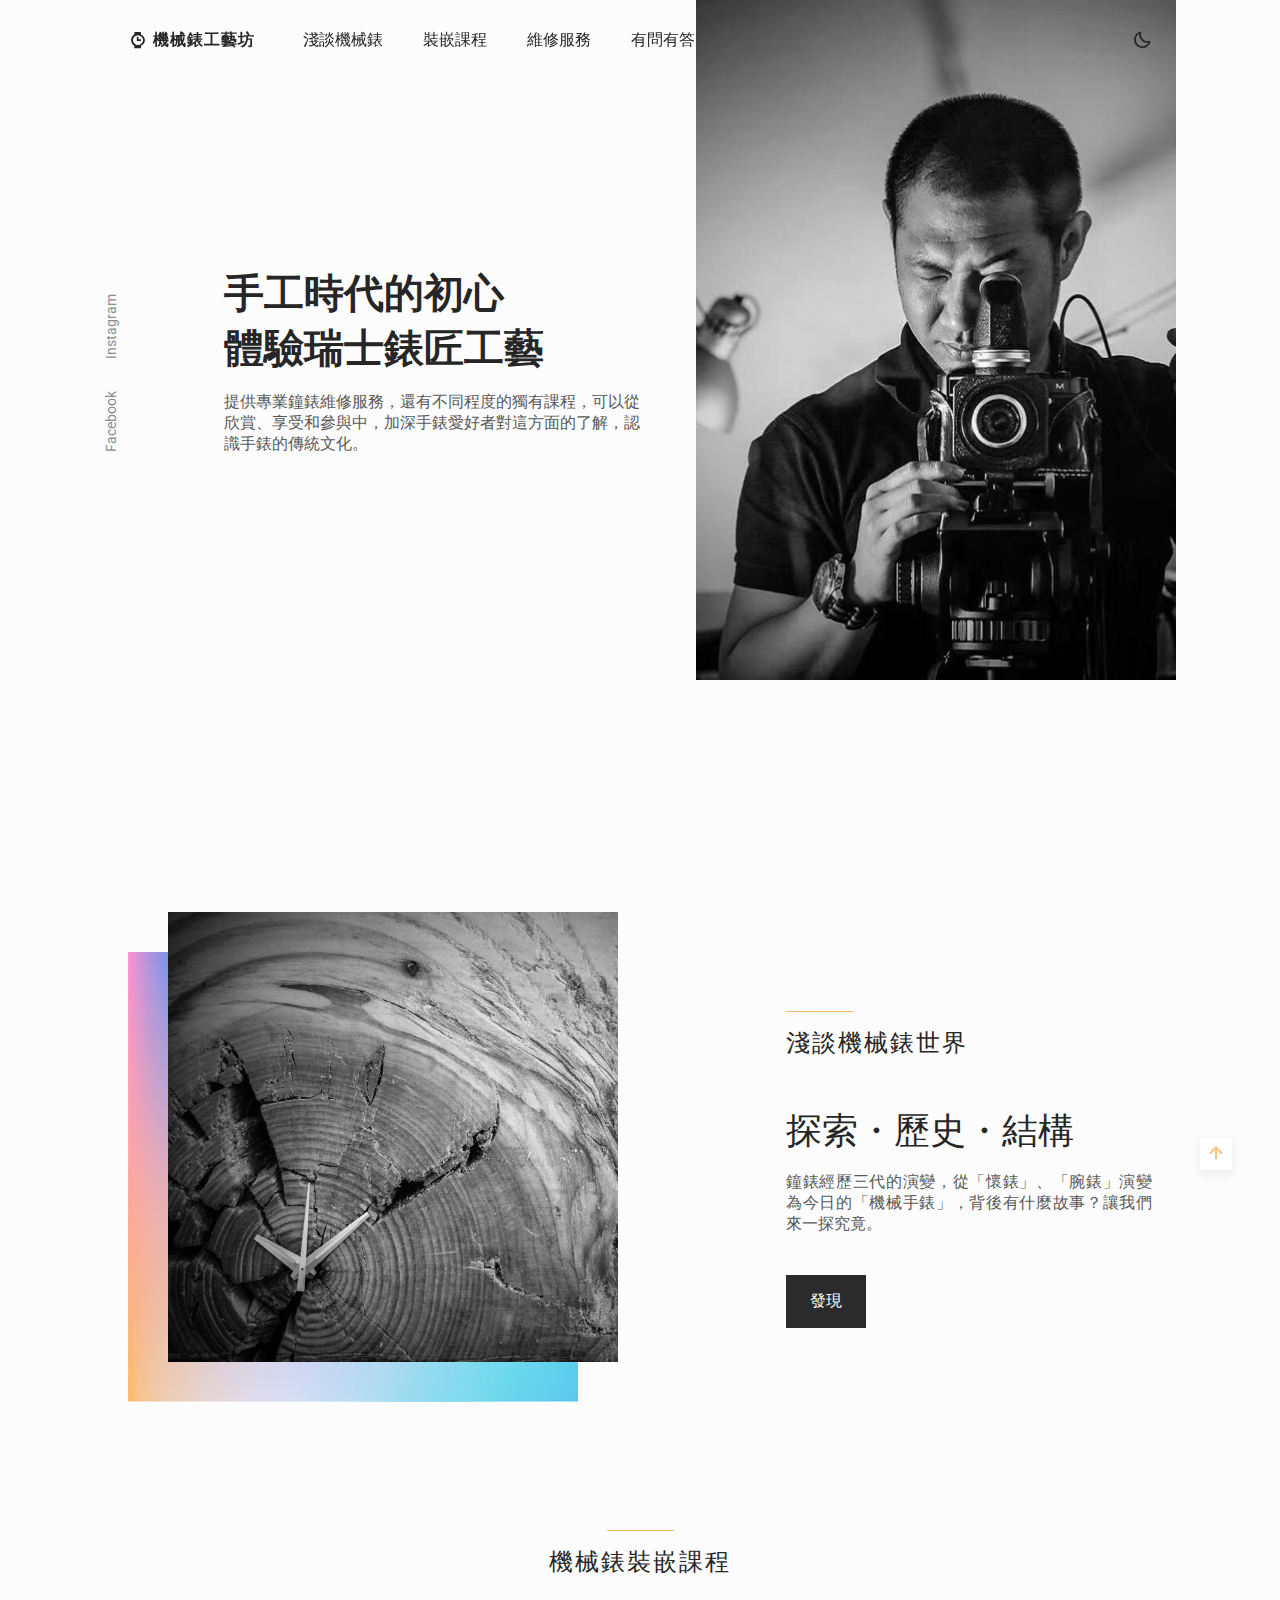
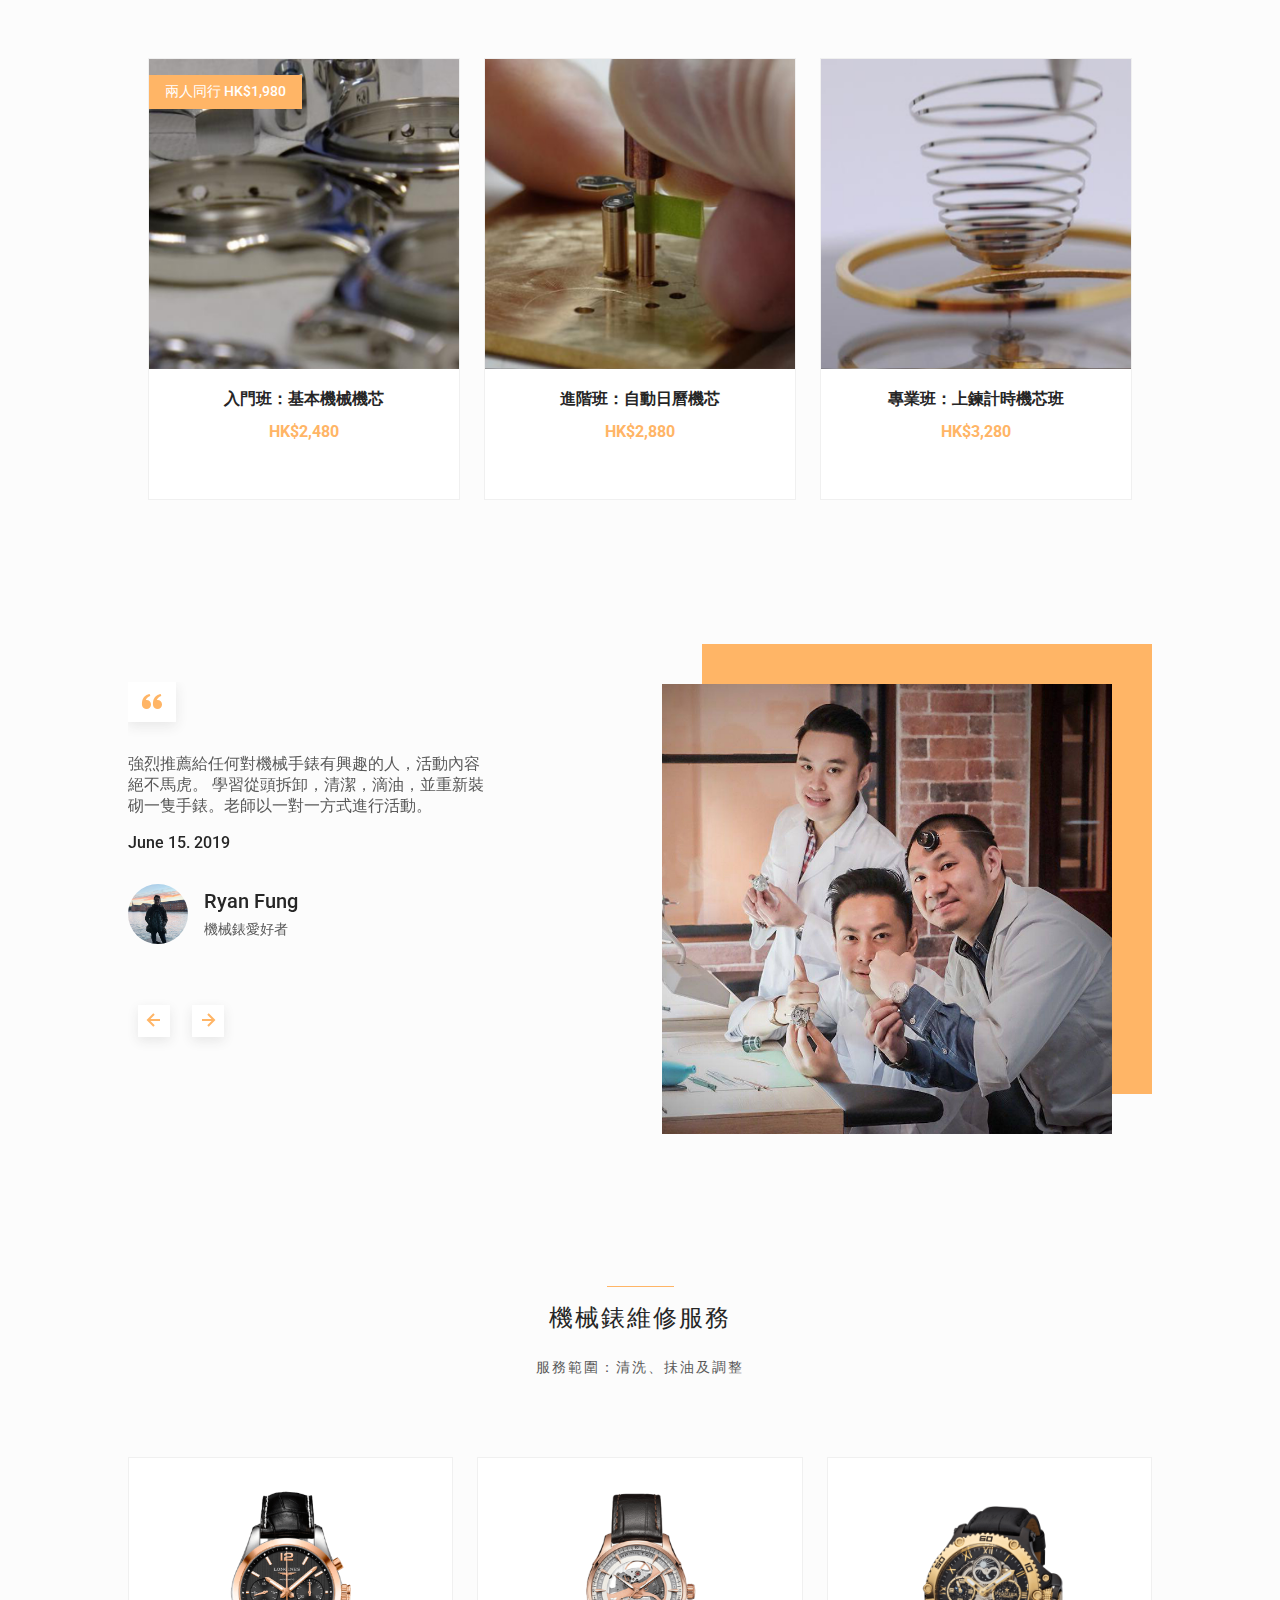
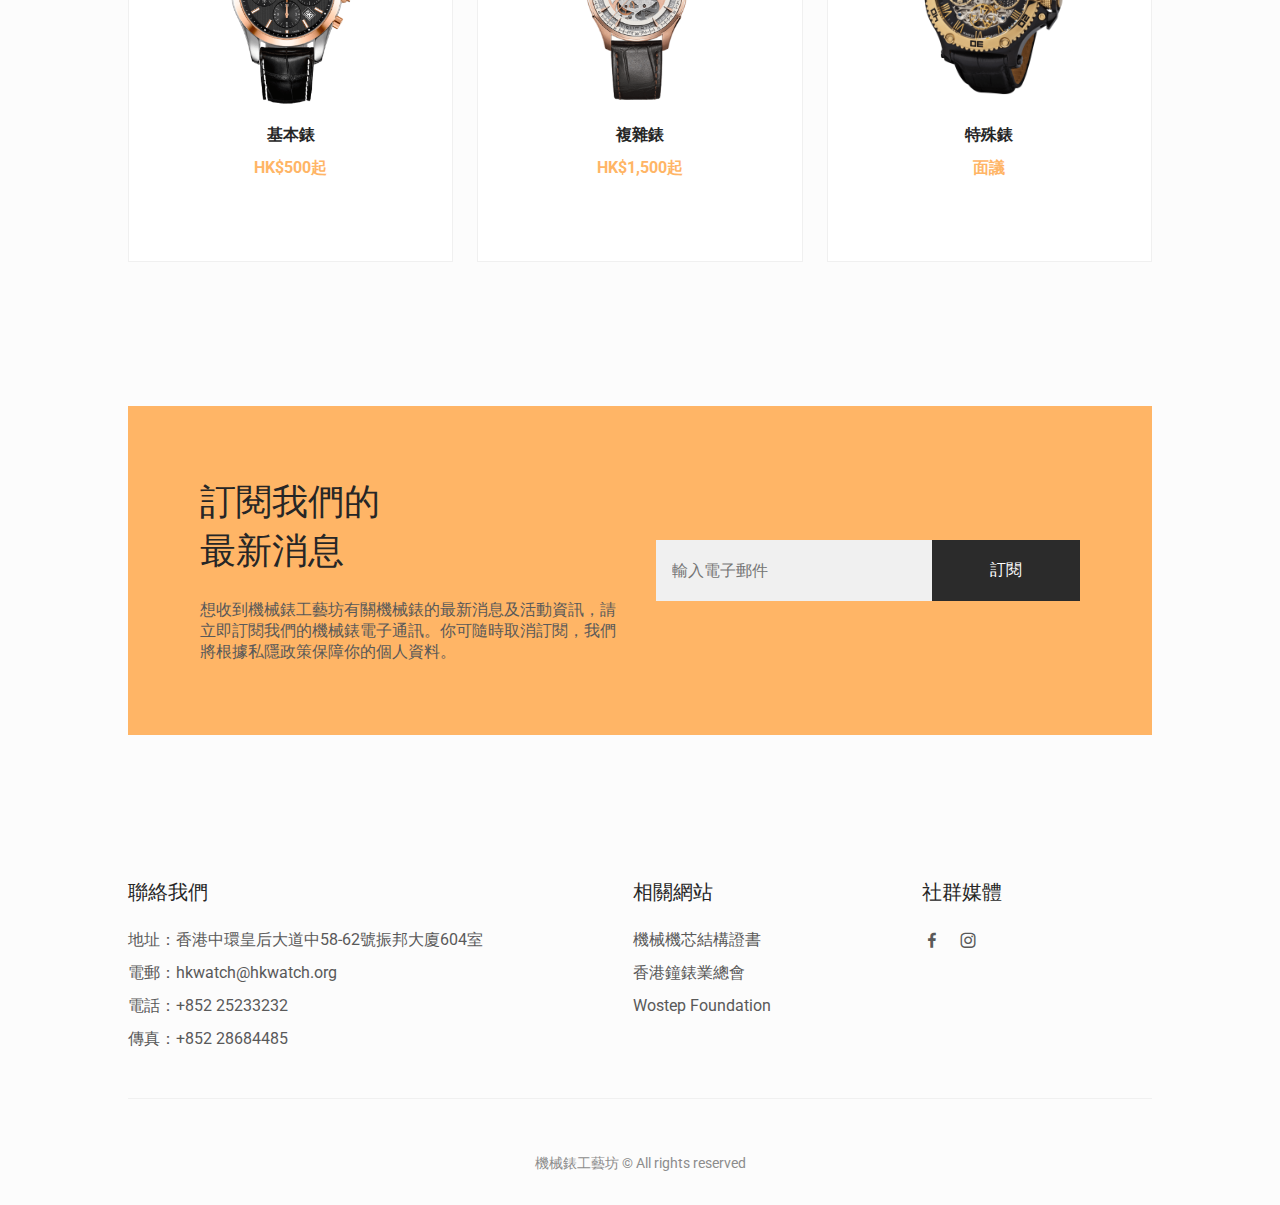
==== index.html @ 179380c6 "upload all" ====
<!DOCTYPE html>
<html lang="en">
<head>
  <meta charset="UTF-8">
  <meta http-equiv="X-UA-Compatible" content="IE=edge">
  <meta name="viewport" content="width=device-width, initial-scale=1.0">

  <!-- FAVICON -->
  <link rel="shortcut icon" href="assets/img/favicon.png">

  <!-- BOXICONS -->
  <link rel="stylesheet" href="https://cdn.jsdelivr.net/npm/boxicons@latest/css/boxicons.min.css">

  <!-- SWIPER CSS -->
  <link rel="stylesheet" href="assets/css/swiper-bundle.min.css">

  <!-- CSS -->
  <link rel="stylesheet" href="assets/css/styles.css">

  <title>機械錶工藝坊</title>
</head>
<body>
  <!-- HEADER -->
  <header class="header" id="header">
    <nav class="nav container">
      <a href="index.html" class="nav__logo">
        <i class='bx bxs-watch nav__logo-icon'></i> 機械錶工藝坊
      </a>

      <div class="nav__menu" id="nav-menu">
        <ul class="nav__list">
          <li class="nav__item">
            <a href="#introduce" class="nav__link">淺談機械錶</a>
          </li>
          <li class="nav__item">
            <a href="#courses" class="nav__link">裝嵌課程</a>
          </li>
          <li class="nav__item">
            <a href="#repair" class="nav__link">維修服務</a>
          </li>
          <li class="nav__item">
            <a href="faq.html" class="nav__link">有問有答</a>
          </li>
        </ul>

        <div class="nav__close" id="nav-close">
          <i class='bx bx-x' ></i>
        </div>
      </div>

      <div class="nav__btns">
        <i class='bx bx-moon change-theme' id="theme-button"></i>
        <div class="nav__toggle" id="nav-toggle">
          <i class='bx bx-grid-alt' ></i>
        </div>
      </div>
    </nav>
  </header>

  <!-- MAIN -->
  <main class="main">
    <!-- HOME -->
    <section class="home" id="home">
      <div class="home__container container grid">
        <div class="home__img-bg"></div>

        <div class="home__social">
          <a href="https://www.facebook.com/s3workshop/" target="_blank" class="home__social-link">
            Facebook
          </a>
          <a href="https://www.instagram.com/explore/locations/1007393452692431/s3-workshop/" target="_blank" class="home__social-link">
            Instagram
          </a>
        </div>

        <div class="home__data">
          <h1 class="home__title">
            手工時代的初心 <br> 體驗瑞士錶匠工藝
          </h1>
          <p class="home__description">
            提供專業鐘錶維修服務，還有不同程度的獨有課程，可以從欣賞、享受和參與中，加深手錶愛好者對這方面的了解，認識手錶的傳統文化。
          </p>
        </div>

      </div>
    </section>

    <!-- INTRODUCE -->
    <section class="introduce section container" id="introduce">
      <div class="introduce__container grid">
        <div class="introduce__data">
          <h2 class="section__title introduce__section-title">
            淺談機械錶世界
          </h2>

          <h1 class="introduce__title">
            探索・歷史・結構
          </h1>

          <p class="introduce__description">
            鐘錶經歷三代的演變，從「懷錶」、「腕錶」演變為今日的「機械手錶」，背後有什麼故事？讓我們來一探究竟。
          </p>

          <a href="introduce.html" class="button button--small">發現</a>
        </div>

        <div class="introduce__images">
          <img src="assets/img/introduce/introduce.jpg" alt="" class="introduce__img">
          <div class="introduce__square"></div>
        </div>
      </div>
    </section>

    <!-- COURSE -->
    <section class="courses section container" id="courses">
      <h2 class="section__title">
        機械錶裝嵌課程
      </h2>

      <div class="courses__container grid">

        <a href="course_1.html">
          <article class="courses__card">
            <span class="courses__tag">兩人同行 HK$1,980</span>
            <img src="assets/img/courses/courses_1.jpg" alt="" class="courses__img">
            <div class="courses__data">
              <h3 class="courses__title">入門班：基本機械機芯</h3>
              <span class="courses__price">
                <p>HK$2,480</p>
              </span>
            </div>
            <button class="button courses__button">課程詳情</button>
          </article>
        </a>

        <a href="course_2.html">
          <article class="courses__card">
            <img src="assets/img/courses/courses_2.jpg" alt="" class="courses__img">
            <div class="courses__data">
              <h3 class="courses__title">進階班：自動日曆機芯</h3>
              <span class="courses__price">HK$2,880</span>
            </div>
              <button class="button courses__button">課程詳情</button>
          </article>
        </a>

        <a href="course_3.html">
          <article class="courses__card">
            <img src="assets/img/courses/courses_3.jpg" alt="" class="courses__img">
            <div class="courses__data">
              <h3 class="courses__title">專業班：上鍊計時機芯班</h3>
              <span class="courses__price">HK$3,280</span>
            </div>
            <button class="button courses__button">課程詳情</button>
          </article>
        </a>
      </div>
    </section>

    <!-- TESTMONIAL -->
    <section class="testimonial section container">
      <div class="testimonial__container grid">
        <div class="swiper testimonial-swiper">
          <div class="swiper-wrapper">

            <div class="testimonial__card swiper-slide">
              <div class="testimonial__quote">
                <i class='bx bxs-quote-alt-left' ></i>
              </div>

              <p class="testimonial__description">
                強烈推薦給任何對機械手錶有興趣的人，活動內容絕不馬虎。
                學習從頭拆卸，清潔，滴油，並重新裝砌一隻手錶。老師以一對一方式進行活動。
              </p>

              <h3 class="testimonial__date">June 15. 2019</h3>

              <div class="testimonial__perfil">
                <img src="assets/img/courses/testimonial_1.jpg" alt="" class="testimonial__perfil-img">

                <div class="testimonial__perfil-data">
                  <span class="testimonial__perfil-name">Ryan Fung</span>
                  <span class="testimonial__perfil-detail">機械錶愛好者</span>
                </div>
              </div>
            </div>

            <div class="testimonial__card swiper-slide">
              <div class="testimonial__quote">
                <i class='bx bxs-quote-alt-left' ></i>
              </div>

              <p class="testimonial__description">
                過程生動有趣，亦讓你休息，不會強行推進你的進度。在繁忙的都市中，這裡能讓大家暫時拋開煩惱，專心於自己的興趣中。
              </p>

              <h3 class="testimonial__date">June 3. 2018</h3>

              <div class="testimonial__perfil">
                <img src="assets/img/courses/testimonial_2.jpg" alt="" class="testimonial__perfil-img">

                <div class="testimonial__perfil-data">
                  <span class="testimonial__perfil-name">Heidi Françoise Shiu</span>
                  <span class="testimonial__perfil-detail">上班族</span>
                </div>
              </div>
            </div>

            <div class="testimonial__card swiper-slide">
              <div class="testimonial__quote">
                <i class='bx bxs-quote-alt-left' ></i>
              </div>

              <p class="testimonial__description">
                每一項組裝步驟都清楚示範並解釋原理及要訣，使本人獲益良多。
              </p>

              <h3 class="testimonial__date">February 18. 2017</h3>

              <div class="testimonial__perfil">
                <img src="assets/img/courses/testimonial_3.jpg" alt="" class="testimonial__perfil-img">

                <div class="testimonial__perfil-data">
                  <span class="testimonial__perfil-name">Samantha Poon</span>
                  <span class="testimonial__perfil-detail">運動家</span>
                </div>
              </div>
            </div>
          </div>

          <div class="swiper-button-next">
            <i class='bx bx-right-arrow-alt'></i>
          </div>
          <div class="swiper-button-prev">
            <i class='bx bx-left-arrow-alt' ></i>
          </div>
        </div>

        <div class="testimonial__images">
          <div class="testimonial__square"></div>
          <img src="assets/img/courses/course.jpg" alt="" class="testimonial__img">
        </div>
      </div>
    </section>

    <!-- REPAIR -->
    <section class="repair section container" id="repair">
      <h2 class="section__title">
        機械錶維修服務
      </h2>
      <h4 class="section__subTitle">
        服務範圍：清洗、抺油及調整
      </h4>

      <div class="repair__container">
        <div class="swiper new-swiper">
          <div class="swiper-wrapper">

            <a class="repair__card swiper-slide" href="repair_1.html">
              <article>
                <img src="assets/img/repair/repair_1.png" alt="" class="repair__img">
                <div class="repair__data">
                  <h3 class="repair__title">基本錶</h3>
                  <span class="repair__price">HK$500起</span>
                </div>
                <button class="button repair__button">維修詳情</button>
              </article>
            </a>

            <a class="repair__card swiper-slide" href="repair_2.html">
              <article>
                <img src="assets/img/repair/repair_2.png" alt="" class="repair__img">
                <div class="repair__data">
                  <h3 class="repair__title">複雜錶</h3>
                  <span class="repair__price">HK$1,500起</span>
                </div>
                <button class="button repair__button">維修詳情</button>
              </article>
            </a>

            <a class="repair__card swiper-slide" href="repair_3.html">
              <article>
                <img src="assets/img/repair/repair_3.png" alt="" class="repair__img">
                <div class="repair__data">
                  <h3 class="repair__title">特殊錶</h3>
                  <span class="repair__price">面議</span>
                </div>
                <button class="button repair__button">維修詳情</button>
              </article>
            </a>

          </div>
        </div>
      </div>
    </section>

    <!-- NEWSLETTER -->
    <section class="newsletter section container">
      <div class="newsletter__bg grid">
        <div>
          <h2 class="newsletter__title">
            訂閱我們的<br> 最新消息
          </h2>
          <p class="newsletter__description">
            想收到機械錶工藝坊有關機械錶的最新消息及活動資訊，請立即訂閱我們的機械錶電子通訊。你可隨時取消訂閱，我們將根據私隱政策保障你的個人資料。 
          </p>
        </div>
        <form action="" class="newsletter__subscribe">
          <input type="email" placeholder="輸入電子郵件" class="newsletter__input">
          <button class="button">
            訂閱
          </button>
        </form>
      </div>
    </section>

  </main>

  <!-- FOOTER -->
  <footer class="footer section">
    <div class="footer__container container grid">
      <div class="footer__content">
        <h3 class="footer__title">聯絡我們</h3>
        <ul class="footer__list">
          <li>地址：香港中環皇后大道中58-62號振邦大廈604室</li>
          <li>電郵：<a href="mailto: hkwatch@hkwatch.org" class="footer__link">hkwatch@hkwatch.org</a></li>
          <li>電話：<a href="tel: +85225233232" class="footer__link">+852 25233232</a></li>
          <li>傳真：<a href="tel: +85228684485" class="footer__link">+852 28684485</a></li>
        </ul>
      </div>

      <div class="footer__content">
        <h3 class="footer__title">相關網站</h3>
        <ul class="footer__links">
          <li>
            <a href="https://www.ivdc.edu.hk/ivdc/html/tc/courses/course_detail.php?id=14442" class="footer__link" target="_blank">機械機芯結構證書</a>
          </li>
          <li>
            <a href="https://www.hkwatch.org/" class="footer__link" target="_blank">香港鐘錶業總會</a>
          </li>
          <li>
            <a href="https://www.wostep.ch/en" class="footer__link" target="_blank">Wostep Foundation</a>
          </li>
        </ul>
      </div>

      <div class="footer__content">
        <h3 class="footer__title">社群媒體</h3>
        <ul class="footer__social">
          <a href="https://www.facebook.com/s3workshop/" target="_blank" class="footer__social-link">
            <i class='bx bxl-facebook' ></i>
          </a>
          <a href="https://www.instagram.com/explore/locations/1007393452692431/s3-workshop/" target="_blank" class="footer__social-link">
            <i class='bx bxl-instagram' ></i>
          </a>
        </ul>
      </div>
    </div>
    <span class="footer__copy">機械錶工藝坊 &#169; All rights reserved</span>
  </footer>

  <!-- SCROLL UP -->
  <a href="#" class="scrollup" id="scroll-up">
    <i class='bx bx-up-arrow-alt scrollup__icon' ></i>
  </a>

  <!-- SWIPER JS -->
  <script src="assets/js/swiper-bundle.min.js"></script>

  <!-- MAIN JS -->
  <script src="assets/js/main.js"></script>

</body>
</html>
---- assets/css/styles.css ----
/*== GOOGLE FONTS ==*/
@import url('https://fonts.googleapis.com/css2?family=Roboto:wght@400;500;700&display=swap');

/*== VARIABLES CSS ==*/
:root {
  --header-height: 3.5rem;

  /*== Colors ==*/
  --first-color: hsl(31, 100%, 70%);
  --button-color: hsl(0, 0%, 17%);
  --button-color-alt: hsl(0, 0%, 21%);
  --title-color: hsl(0, 0%, 15%); 
  --text-color: hsl(0, 0%, 35%);
  --text-color-light: hsl(0, 0%, 55%);
  --body-color: hsl(0, 0%, 99%);
  --container-color: #fff;
  --border-color: hsl(0, 0%, 94%);


  /*== Font and typography ==*/
  /* .5rem = 8px | 1rem = 16px */
  --body-font: 'Roboto', sans-serif;

  --biggest-font-size: 2rem;
  --h1-font-size: 1.5rem;
  --h2-font-size: 1.25rem;
  --h3-font-size: 1rem;
  --h4-font-size: .9rem;
  --normal-font-size: .938rem;
  --small-font-size: .813rem;
  --smaller-font-size: .75rem;

  /*== Font weight ==*/
  --font-medium: 500;
  --font-bold: 700;

  /*== Margenes Bottom ==*/

  --mb-0-5: .5rem;
  --mb-0-75: .75rem;
  --mb-1: 1rem;
  --mb-1-5: 1.5rem;
  --mb-2: 2rem;
  --mb-2-5: 2.5rem;
  --mb-3: 3rem;

  /*== z index ==*/
  --z-tooltip: 10;
  --z-fixed: 100;
}

/* Responsive typography */
@media screen and (min-width: 968px) {
  :root {
    --biggest-font-size: 2.5rem;
    --h1-font-size: 2.25rem;
    --h2-font-size: 1.5rem;
    --h3-font-size: 1.25rem;
    --normal-font-size: 1rem;
    --small-font-size: .875rem;
    --smaller-font-size: .813rem;
  }
}

/*== BASE ==*/
* {
  box-sizing: border-box;
  padding: 0;
  margin: 0;
}

html {
  scroll-behavior: smooth;
}

body,
button,
input {
  font-family: var(--body-font);
  font-size: var(--normal-font-size);
}

body {
  margin: 0;
  background-color: var(--body-color);
  color: var(--text-color);
  /* For animation dark mode */
  transition: .4s;
}

h1,h2,h3,h4 {
  color: var(--title-color);
  font-weight: var(--font-medium);
}

ul {
  list-style: none;
}

a {
  text-decoration: none;
}

img {
  max-width: 100%;
  height: auto;
}

button {
  cursor: pointer;
  border: none;
  outline: none;
}

/*== THEME ==*/
/*== Variables Darks theme ==*/
body.dark-theme {
  --first-color: hsl(31, 76%, 74%);
  --button-color: hsl(0, 0%, 24%);
  --button-color-alt: hsl(0, 0%, 28%);
  --title-color: hsl(0, 0%, 95%); 
  --text-color: hsl(0, 0%, 75%);
  --body-color: hsl(0, 0%, 12%);
  --container-color: hsl(0, 0%, 16%);
  --border-color: hsl(0, 0%, 20%);
}

/*== Button Dark/Light ==*/
.change-theme {
  color: var(--title-color);
  font-size: 1.25rem;
  cursor: pointer;
}

/*==
  Color change in some parts of
  the website, in dark theme
==*/

.dark-theme .change-theme,
.dark-theme .nav__toggle,
.dark-theme .nav__shop,
.dark-theme .button--gray {
  color: hsl(0, 0%, 15%);
}

.dark-theme .scroll-header {
  box-shadow: 0 1px 4px hsla(0, 0%, 4%, .3);
}

.scroll-header .change-theme,
.scroll-header .nav__toggle,
.scroll-header .nav__shop {
  color: var(--title-color);
}

.dark-theme::-webkit-scrollbar {
  background-color: hsl(0, 0%, 30%);
}

/*== REUSABLE CSS CLASSES ==*/
.container {
  max-width: 1024px;
  margin-left: var(--mb-1-5);
  margin-right: var(--mb-1-5);
}

.grid {
  display: grid;
}

.main {
  overflow: hidden;
}

.section {
  padding: 6.5rem 0 1rem;
}

.section__title {
  position: relative;
  font-size: var(--h3-font-size);
  margin-bottom: var(--mb-3);
  text-transform: uppercase;
  letter-spacing: 2px;
  text-align: center;
}

.section__subTitle {
  color: var(--text-color);
  font-size: var(--h4-font-size);  
  margin-top: -1.5rem;
  margin-bottom: var(--mb-3);
  text-transform: uppercase;
  letter-spacing: 2px;
  text-align: center;
}

.section__title::before {
  content: '';
  position: absolute;
  top: -1rem;
  left: 0;
  right: 0;
  margin: 0 auto;
  width: 67px;
  height: 1px;
  background-color: var(--first-color);
}

/*== HEADER & NAV ==*/
.header {
  width: 100%;
  background: transparent;
  position: fixed;
  top: 0;
  left: 0;
  z-index: var(--z-fixed);
  /* For animation dark mode */
  transition: .4s;
}

.nav {
  height: var(--header-height);
  display: flex;
  justify-content: space-between;
  align-items: center;
}

.nav__logo,
.nav__toggle,
.nav__shop,
.nav__close {
  color: var(--title-color);
}

.nav__logo {
  text-transform: uppercase;
  font-weight: var(--font-bold);
  letter-spacing: 1px;
  display: inline-flex;
  align-items: center;
  column-gap: .25rem;
}

.nav__logo-icon {
  font-size: 1.25rem;
}

.nav__btns {
  display: flex;
  align-items: center;
  column-gap: 1rem;
}

.nav__toggle,
.nav__shop {
  font-size: 1.25rem;
  cursor: pointer;
}

@media screen and (max-width: 767px) {
  .nav__menu {
    position: fixed;
    background-color: var(--body-color);
    top: 0;
    right: -100%;
    width: 100%;
    height: 100%;
    padding: 6rem 2rem 3.5rem;
    transition: .3s;
  }
}

.nav__list {
  display: flex;
  flex-direction: column;
  align-items: center;
  row-gap: 2rem;
}

.nav__link {
  color: var(--title-color);
  font-weight: var(--font-medium);
  text-transform: uppercase;
  font-size: var(--h2-font-size);
  transition: .3s;
}

.nav__link:hover {
  color: var(--first-color);
}

.nav__close {
  font-size: 2rem;
  position: absolute;
  top: .9rem;
  right: 1.25rem;
  cursor: pointer;
}

/* Show menu */
.show-menu {
  right: 0;
}

/* Change background */
.scroll-header {
  background-color: var(--body-color);
  box-shadow: 0 1px 4px hsla(0, 4%, 15%, .1);
}

/* Active Link */
.active-link {
  color: var(--first-color);
}

/*== MAIN ==*/
.main__body {
  background-color: #000;
}

.main__container {
  margin: 0 auto;
  position: relative;
  width: 100%;
  height: 100vh;
  background-image: url(../img/main.gif);
  background-repeat: no-repeat;
  background-position: center;
}

.main__title {
  position: absolute;
  top: 50%;
  left: 50%;
  transform: translate(-50%, -50%);
  width: 100%;
  text-align: center;
  font-size: var(--biggest-font-size);
  color: #fff;
  letter-spacing: 12px;
  text-shadow: 0px 0px 12px #000000;
}

.main__button {
  position: absolute;
  bottom: 48px;
  right: 48px;
  font-size: var(--h1-font-size);
  color: #fff;
  letter-spacing: 6px;
}

.main__button a {
  color: #fff;
  text-decoration: none;
}

/*== HOME ==*/
.home__container {
  position: relative;
  row-gap: 2.5rem;
}

.home__img {
  width: 240px;
}

.home__img-bg {
  width: 258px;
  height: 430px;
  padding-bottom: 2rem;
  display: flex;
  justify-content: center;
  align-items: flex-end;
  justify-self: flex-end;
  transform: translateX(1.5rem);
  background-image: url(../img/cover.jpeg);
  background-position: center;
  background-repeat: no-repeat;
  background-size: cover;
}

.introduce_img_bg {
  background-image: url(../img/introduce/cover.jpg);
}

.history_img_bg {
  background-image: url(../img/history/cover.jpg);
}

.structure_img_bg {
  background-color: #f5f5f5;
  background-image: url(../img/structure/cover.gif);
  background-size: 100%;
}

.course1_img_bg {
  background-image: url(../img/courses/courses_1.jpg);
}

.course2_img_bg {
  background-image: url(../img/courses/courses_2.jpg);
}

.course3_img_bg {
  background-image: url(../img/courses/courses_3.jpg);
}

.repair_img_bg {
  background-image: url(../img/repair/cover.jpg);
}

.fqa_img_bg {
  background-image: url(../img/fqa/cover.jpg) ;
}

.home__social {
  position: absolute;
  top: 35%;
  left: -5rem;
  transform: rotate(-90deg);
  display: flex;
  column-gap: 1rem;
}

.home__social-link {
  font-size: var(--small-font-size);
  color: var(--text-color-light);
  transition: .3s;
}

.home__social-link:hover {
  color: var(--title-color);
}

.home__title {
  font-size: var(--biggest-font-size);
  font-weight: var(--font-bold);
  margin-bottom: var(--mb-1);
}

.home__description {
  margin-bottom: var(--mb-1-5);
}

.home__description__title {
  margin-bottom: var(--mb-1);
}

.home__price {
  display: inline-block;
  font-size: var(--h2-font-size);
  font-weight: var(--font-medium);
  color: var(--first-color);
  margin-bottom: var(--mb-3);
}

.repair__price {
  margin-bottom: var(--mb-1-5);
} 

.home__btns {
  display: flex;
  align-items: center;
}

.home__button {
  box-shadow: 0 12px 24px hsla(0, 0%, 10%, .2);
}

.repair__box {
  display: flex;
  align-items: center;
  justify-content: center;
  padding: .75rem 1.25rem;
}

/*== BUTTONS ==*/
.button {
  flex: 1;
  display: inline-block;
  background-color: var(--button-color);
  color: #fff;
  padding: 1.25rem 2rem;
  font-weight: var(--font-medium);
  transition: .3s;
}

.button:hover {
  background-color: var(--button-color-alt);
}

.button:disabled {
  background-color: var(--text-color-light);
}

.button--grey {
  background-color: var(--border-color);
  color: var(--title-color);
}

.button--grey:hover {
  background-color: var(--border-color);
}

.button--small {
  padding: 1rem 1.5rem;
}

/*== COURSE ==*/
.courses__container {
  row-gap: 2.5rem;
}

.courses__card {
  position: relative;
  text-align: center;
  background-color: var(--container-color);
  border: 1px solid var(--border-color);
  overflow-y: hidden;
  transition: .3s;
}

.courses__tag {
  background-color: var(--first-color);
  padding: .5rem 1rem;
  color: #fff;
  text-transform: uppercase;
  font-size: var(--small-font-size);
  font-weight: var(--font-medium);
  position: absolute;
  left: 0;
  top: 1rem;
}

.courses__img {
  width: 100%;
  margin-bottom: var(--mb-1);
}

.courses__title,
.courses__price {
  font-size: var(--h3-font-size);
  font-weight: var(--font-bold);
}

.courses__title {
  text-transform: uppercase;
  margin-bottom: var(--mb-0-75);
}

.courses__price {
  display: block;
  color: var(--first-color);
  transition: .3s;
}

.courses__button {
  font-size: var(--small-font-size);
  transform: translateY(1rem);
  opacity: 0;
}

.courses__card:hover {
  box-shadow: 0 12px 32px hsla(0, 0%, 20%, .1);
  padding: 0 0 3rem 0;
}

.courses__card:hover .courses__button {
  transform: translateY(0);
  opacity: 1;
}

.courses__card:hover .courses__price {
  margin-bottom: var(--mb-1-5);
}

/*== introduce ==*/
.introduce__container {
  row-gap: 7.5rem;
}

.structure__container {
  row-gap: 3rem;
}

.introduce__title {
  font-size: var(--h1-font-size);
  margin-bottom: var(--mb-1);
}

.structure__data {
  align-self: start;
}

.introduce__subTitle {
  font-size: var(--h3-font-size);
  margin-bottom: var(--mb-1);
}

.introduce__description {
  margin-bottom: var(--mb-2-5);
  text-align: justify;
}

.introduce__description p {
  margin-bottom: var(--mb-1-5);
  text-align: justify;
}

.introduce__list-d {
  list-style: disc;
  margin-left: var(--mb-1);
  margin-bottom: var(--mb-1);
}

.introduce__list-de {
  list-style: decimal;
  margin-left: var(--mb-1);
  margin-bottom: var(--mb-1);
}

.introduce__list li, .introduce__list-de li {
  margin-bottom: var(--mb-0-5);
}

.introduce__images {
  position: relative;
}

.structure__images {
  width: 100%;
  text-align: center;
  margin-bottom: var(--mb-3);
}

.introduce__img,
.introduce__square {
  width: 250px;
  height: 250px;
}

.introduce__square {
  background-image: url(../img/introduce/introduce_bg.jpg);
  background-position: center;
  background-size: cover;
}

.introduce__img {
  position: absolute;
  left: 3rem;
  top: -3rem;
}

/*== FAQ ==*/
.collapsible {
  background-color: var(--container-color);
  color: var(--title-color);
  cursor: pointer;
  padding: 18px;
  width: 100%;
  border: none;
  text-align: left;
  outline: none;
  font-size: 15px;
  word-break: break-all;
}

.collapsible:after {
  content: '\02795'; /* Unicode character for "plus" sign (+) */
  font-size: 13px;
  color: white;
  float: right;
  margin-left: 5px;
}

.active:after {
  content: "\2796"; /* Unicode character for "minus" sign (-) */
}

.active, .collapsible:hover {
  font-weight: var(--font-bold);
  background-color: var(--border-color);
}

.collapsible__container {
  margin-bottom: 4rem;
}

.collapsible__container:last-child {
  margin-bottom: 0;
}

.collapsible__data {
  margin-bottom: var(--mb-1);
}

.content {
  padding: 0 18px;
  max-height: 0;
  overflow: hidden;
  transition: max-height 0.2s ease-out;
  background-color: var(--border-color);
}

.content p {
  margin-bottom: var(--mb-1-5);
}

/*== TESTIMONIAL ==*/
.testimonial__container {
  row-gap: 4rem;
}

.testimonial__quote {
  display: inline-flex;
  background-color: var(--container-color);
  padding: 0.5rem 0.75rem;
  font-size: 1.5rem;
  color: var(--first-color);
  box-shadow: 0 4px 12px hsla(0, 0%, 20%, .1);
  margin-bottom: var(--mb-2);
}

.testimonial__date {
  font-size: var(--normal-font-size);
  margin: var(--mb-1) 0 var(--mb-2);
}

.testimonial__perfil {
  display: flex;
  align-items: center;
  column-gap: 1rem;
  margin-bottom: 7rem;
}

.testimonial__perfil-img {
  width: 60px;
  height: 60px;
  border-radius: 3rem;
}

.testimonial__perfil-data {
  display: flex;
  flex-direction: column;
  row-gap: .5rem;
}

.testimonial__perfil-name {
  font-size: var(--h3-font-size);
  font-weight: var(--font-medium);
  color: var(--title-color);
}

.testimonial__perfil-detail {
  font-size: var(--small-font-size);
}

.testimonial__images {
  position: relative;
}

.testimonial__img,
.testimonial__square {
  width: 250px;
}

.testimonial__square {
  height: 250px;
  background-color: var(--first-color);
  margin-left: auto;
}

.testimonial__img {
  position: absolute;
  right: 2rem;
  top: 3rem;
}

/* Swiper class */
.testimonial-swiper {
  margin-left: initial;
  margin-right: initial;
}

.swiper-button-next::after,
.swiper-button-prev::after {
  content: '';
}

.swiper-button-next,
.swiper-button-prev {
  top: initial;
  bottom: 5%;
  width: initial;
  height: initial;
  background-color: var(--container-color);
  box-shadow: 0 4px 12px hsla(0, 0%, 20%, .1);
  padding: .25rem;
  font-size: 1.5rem;
  color: var(--first-color);
}

.swiper-button-next {
  right: initial;
  left: 4rem;
}

/*== REPAIR ==*/
.repair__card {
  position: relative;
  text-align: center;
  background-color: var(--container-color);
  padding-top: 2rem;
  border: 1px solid var(--border-color);
  overflow-y: hidden;
  transition: .3s;
}

.repair__tag {
  background-color: var(--first-color);
  padding: .5rem 1rem;
  color: #fff;
  text-transform: uppercase;
  font-size: var(--small-font-size);
  font-weight: var(--font-medium);
  position: absolute;
  top: 1rem;
  right: 1rem;
  transition: .3s;
}

.repair__img {
  height: 215px;
  margin-bottom: var(--mb-1);
}

.repair__title,
.repair__price {
  font-size: var(--h3-font-size);
  font-weight: var(--font-bold);
}

.repair__title {
  text-transform: uppercase;
  margin-bottom: var(--mb-0-75);
}

.repair__price {
  display: block;
  color: var(--first-color);
  transition: .3s;
}

.repair__button {
  font-size: var(--small-font-size);
  transform: translateY(1rem);
  opacity: 0;
}

.repair__card:hover {
  background-color: var(--first-color);
  box-shadow: 0 12px 32px hsla(0, 0%, 20%, .1);
  padding: 2rem 0 3rem 0;
}

.repair__card:hover .repair__tag {
  background-color: var(--button-color);
}

.repair__card:hover .repair__button {
  transform: translateY(0);
  opacity: 1;
}

.repair__card:hover .repair__title {
  color: hsl(0, 0%, 15%);
}

.repair__card:hover .repair__price {
  color: hsl(0, 0%, 15%);
  margin-bottom: var(--mb-1-5);
}

/*== NEWSLETTER ==*/
.newsletter__bg {
  background-color: var(--first-color);
  padding: 3rem 1.5rem;
  text-align: center;
  row-gap: 2.5rem;
}

.newsletter__title {
  font-size: var(--h1-font-size);
  color: hsl(0, 0%, 15%);
  margin-bottom: var(--mb-1-5);
}

.newsletter__description {
  color: hsl(0, 0%, 35%);
}

.newsletter__subscribe {
  display: flex;
  flex-direction: column;
  row-gap: .75rem;
}

.newsletter__input {
  border: none;
  outline: none;
  background-color: hsl(0, 0%, 94%);
  padding: 1.25rem 1rem;
  color: hsl(0, 0%, 15%);
}

/*== FOOTER ==*/
.footer__container {
  row-gap: 2rem;
  border-bottom: 1px solid var(--border-color);
  padding-bottom: 3rem;
}

.footer__title {
  font-size: var(--h2-font-size);
  margin-bottom: var(--mb-1-5);
}

.footer__list,
.footer__links {
  display: flex;
  flex-direction: column;
  row-gap: .75rem;
}

.footer__link {
  color: var(--text-color);
}

.footer__links:hover {
  color: var(--title-color);
}

.footer__social {
  display: flex;
  column-gap: 1rem;
}

.footer__social-link {
  font-size: 1.25rem;
  color: var(--text-color);
}

.footer__social-link:hover {
  color: var(--title-color);
}

.footer__copy {
  display: block;
  margin: 3.5rem 0 1rem 0;
  text-align: center;
  font-size: var(--small-font-size);
  color: var(--text-color-light);
}

/*== SCROLL UP ==*/
.scrollup {
  position: fixed;
  right: 1rem;
  bottom: -30%;
  background-color: var(--container-color);
  box-shadow: 0 4px 12px hsla(0, 0%, 20%, .1);
  display: inline-flex;
  padding: .25rem;
  z-index: var(--z-tooltip);
  opacity: .8;
  transition: .4s;
}

.scrollup:hover {
  opacity: 1;
}

.scrollup__icon {
  font-size: 1.5rem;
  color: var(--first-color);
}

/* Show Scroll Up */
.show-scroll {
  bottom: 3rem;
}

/*== SCROLL BAR ==*/
::-webkit-scrollbar {
  width: .6rem;
  background: hsl(0, 0%, 74%);
}

::-webkit-scrollbar-thumb {
  background: hsl(0, 0%, 17%);
}

/*== CART ==*/
.cart {
  position: fixed;
  background-color: var(--body-color);
  z-index: var(--z-fixed);
  width: 100%;
  height: 100%;
  top: 0;
  right: -100%;
  padding: 3.5rem 2rem;
  transition: .4s;
  overflow-x: hidden;
  overflow-y: auto;
}

.cart__title-center {
  margin-bottom: var(--mb-1-5);
  padding-bottom: var(--mb-0-75);
  text-align: center;
  font-size: var(--h3-font-size);
  letter-spacing: 1px;
  border-bottom: 1px solid var(--border-color);
}

.cart__close {
  font-size: 2rem;
  color: --title-color;
  position: absolute;
  top: 1.25rem;
  right: .9rem;
  cursor: pointer;
}

.cart__container {
  display: grid;
  row-gap: 1.5rem;
}

.cart__form {
  width: 100%;
}

.cart__form__input {
  width: 100%;
  box-sizing: border-box;
  border: 1px solid #ddd;
  padding: 0.75rem;
  background-color: #fff;
}

.cart__form__title {
  margin: var(--mb-0-75) 0;
  font-weight: var(--font-medium);
}

.cart__form__radio {
  display: flex;
  align-items: center;
  gap: 24px;
  margin: 12px 0;
}

.cart__form__column {
  display: flex;
  align-items: center;
  justify-content: space-between;
  gap: 12px;
}

.cart__form__row {
  display: flex;
  flex-direction: column;
}

.cart__box {
  background-color: var(--container-color);
  padding: .75rem 1.25rem;
  border: 1px solid var(--border-color);
}

.cart__img {
  width: 50px;
}

.cart__title {
  font-size: var(--normal-font-size);
  margin-bottom: var(--mb-0-5);
}

.cart__price {
  display: block;
  font-size: var(--small-font-size);
  color: var(--first-color);
  margin-bottom: var(--mb-1-5);
}

.cart__amount,
.cart__amount-content {
  display: flex;
  align-items: center;
}

.cart__amount {
  column-gap: 3rem;
}

.cart__amount-content {
  column-gap: 1rem;
}

.cart__amount-box {
  display: inline-flex;
  padding: .25rem;
  background-color: var(--container-color);
  border: 1px solid var(--border-color);
  cursor: pointer;
}

.cart__prices {
  display: flex;
  justify-content: space-between;
  margin: var(--mb-1-5) 0;
  padding-top: var(--mb-0-75);
  border-top: 1px solid var(--border-color);
}

.cart__prices-item {
  font-size: var(--small-font-size);
}

.cart__prices-total {
  font-size: var(--h3-font-size);
  font-weight: var(--font-medium);
}
/* Show cart */
.show-cart {
  right: 0;
}

/*==  BREAKPOINTS  ==*/

/* For small devices */
@media screen and (max-width: 320px) {
  .container {
    margin-left: var(--mb-1);
    margin-right: var(--mb-1);
  }
  
  .home__img-bg {
    width: 220px;
  }
  
  .home__title {
    font-size: var(--h1-font-size);
  }

  .home__button {
    font-size: var(--smaller-font-size);
  }

  .introduce__square,
  .introduce__img,
  .testimonial__square,
  .testimonial__img {
    width: 180px;
  }

  .introduce__square,
  .testimonial__square {
    height: 180px;
  }

  .structure__data {
    padding: 0;
  }
}

/* For medium devices */
@media screen and (min-width: 576px){
  .home__img-bg {
    width: 340px;
  }

  .courses__container {
    grid-template-columns: repeat(3, 1fr);
    justify-content: center;
    align-items: flex-start;
    gap: 1.5rem;
  }
  
  .structure__data {
    padding: 24px;
  }

  .footer__container {
    grid-template-columns: repeat(2, 1fr);
  }
}

@media screen and (min-width: 767px) {
  .section {
    padding: 8rem 0 1rem;
  }

  .fqa__section {
    padding: 0;
  }

  .cart {
    width: 420px;
    box-shadow: -2px 0 4px hsla(0, 0%, 15%, .1);
  }

  .nav {
    height: calc(var(--header-height) + 1.5rem);
    justify-content: initial;
    column-gap: 3rem;
  }

  .nav__toggle,
  .nav__close {
    display: none;
  }

  .nav__list {
    flex-direction: row;
    column-gap: 2.5rem;
  }

  .nav__link {
    text-transform: initial;
    font-size: var(--normal-font-size);
  }

  .nav__btns {
    margin-left: auto;
  }

  .home__container {
    padding-top: 6rem;
    grid-template-columns: 1fr max-content;
    align-items: center;
  }

  .home__img-bg {
    order: 1;
    transform: translate(1.5rem, -6rem);
  }

  .home__data {
    padding: 0 0 3rem 6rem;
  }

  .home__social {
    top: 47%;
    column-gap: 2rem;
  }

  .courses__title,
  .courses__price,
  .repair__title,
  .repair__price {
    font-size: var(--normal-font-size);
  }

  .introduce__container,
  .testimonial__container,
  .newsletter__bg {
    grid-template-columns: repeat(2, 1fr);
    align-items: center;
  }

  .introduce__section-title {
    text-align: initial;
  }

  .introduce__section-title::before {
    margin: initial;
  }

  .introduce__images {
    order: -1;
  }

  .introduce__images-r {
    order: 0;
  }

  .structure__data {
    padding: 0;
  }

  .products__card {
    padding: 2rem 0;
  }

  .products__img {
    height: 155px;
  }

  .newsletter__bg {
    text-align: initial;
    column-gap: 2rem;
    padding: 4.5rem;
  }

  .newsletter__subscribe {
    flex-direction: row;
  }
  
  .newsletter__input {
    width: 65%;
  }

  .footer__container {
    grid-template-columns: repeat(4, max-content);
    justify-content: space-between;
  }

  .footer__title {
    font-size: var(--h3-font-size);
  }
}

@media screen and (min-width: 992px) {
  .section__title {
    font-size: var(--h2-font-size);
  }

  .home__container {
    column-gap: 2rem;
  }

  .home__img-bg {
    width: 480px;
    height: 680px;
  }

  .home__img {
    width: 420px;
  }

  .home__social {
    left: -6rem;
  }

  .home__data {
    padding: 0 0 8rem 6rem;
  }

  .courses__container {
    grid-template-columns: repeat(3, 312px);
    padding-top: 2rem;
  }

  .introduce__container,
  .testimonial__container {
    column-gap: 8rem;
  }

  .introduce__square,
  .introduce__img,
  .testimonial__square,
  .testimonial__img {
    width: 450px;
  }

  .introduce__img,
  .introduce__square,
  .testimonial__square {
    height: 450px;
  }

  .repair__container {
    padding-top: 2rem;
  }

  .testimonial__container {
    padding-bottom: 4rem;
  }

}

/* For Large devices */
@media screen and (min-width: 1024px) {
  .container {
    margin-left: auto;
    margin-right: auto;
  }

  .introduce__container,
  .testimonial__container {
    column-gap: 13rem;
  }

  .introduce__container {
    padding-top: 3rem;
  }

  .introduce__img {
    left: 2.5rem;
    top: -2.5rem;
  }

  .introduce__img-r {
    left: -2.5rem;
    top: -2.5rem;
  }

  .testimonial__img {
    right: 2.5rem;
    top: 2.5rem;
  }

  .scrollup {
    right: 3rem;
  }
}
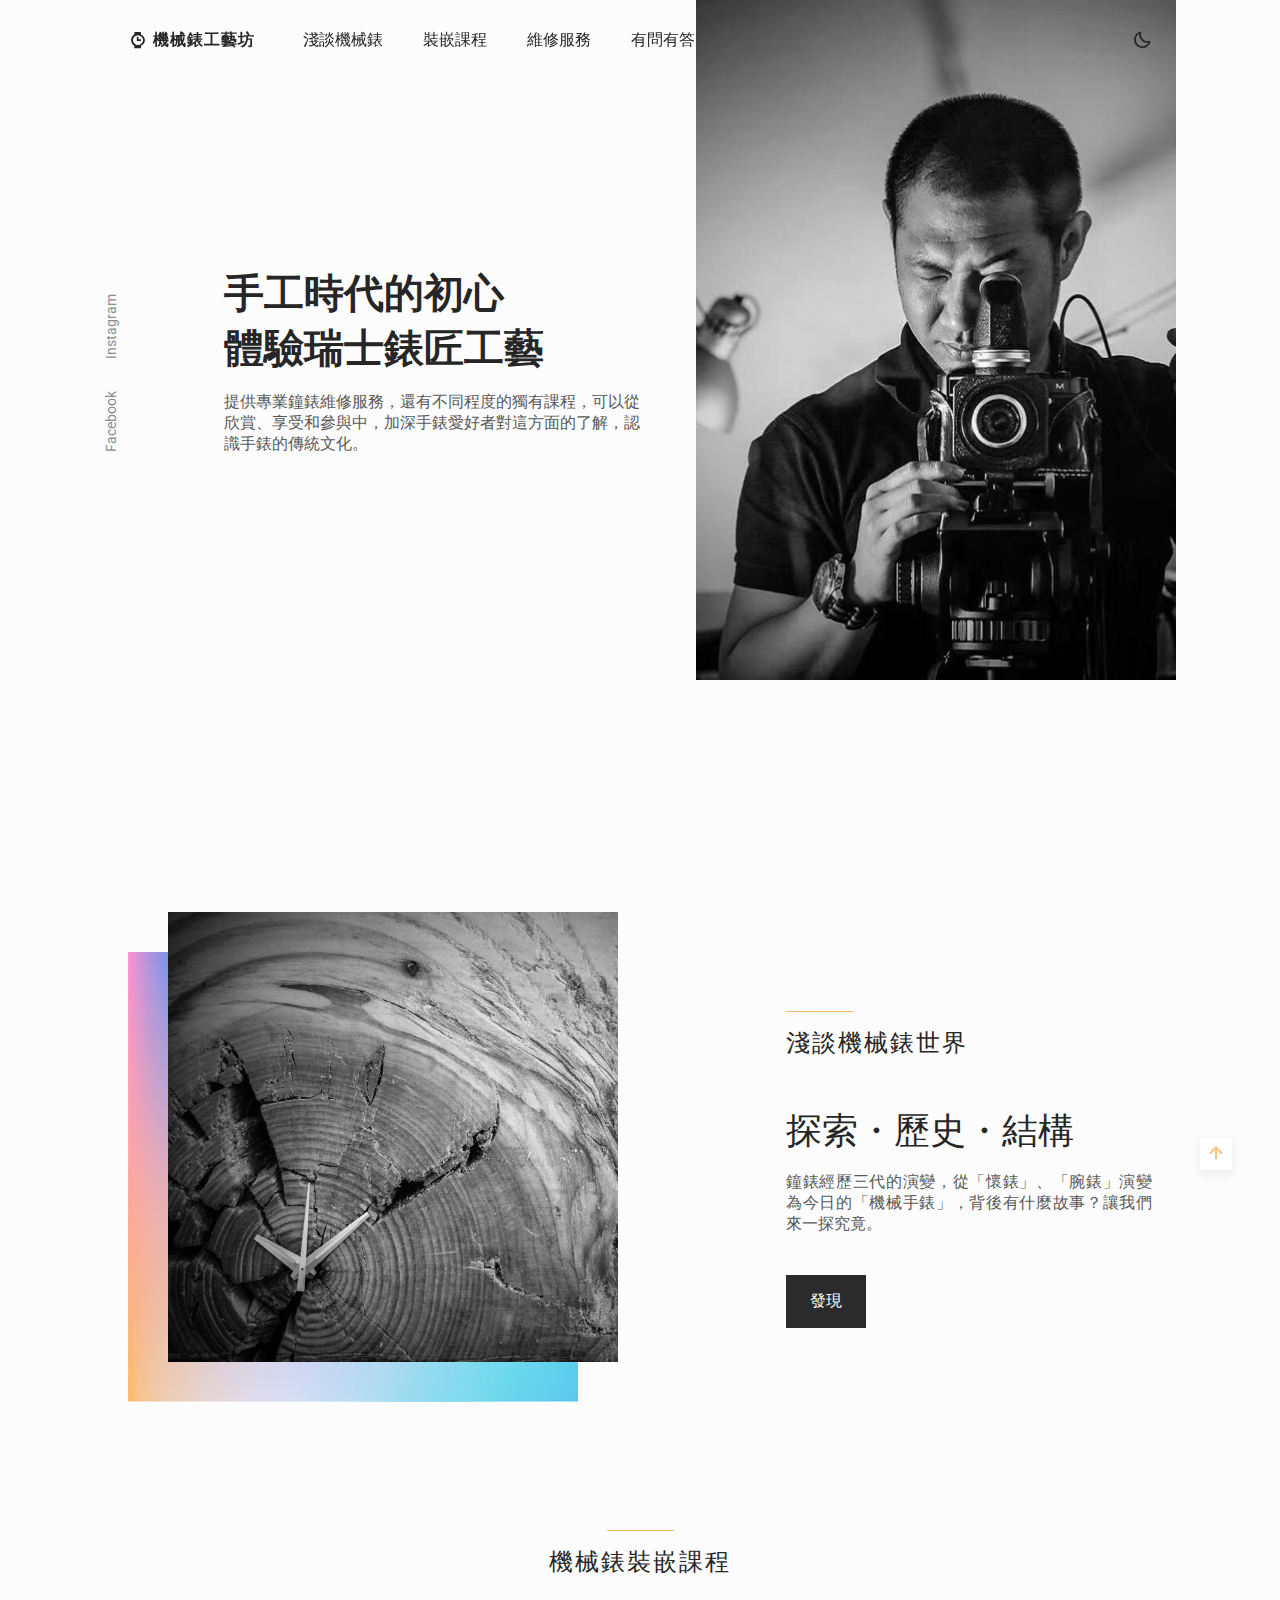
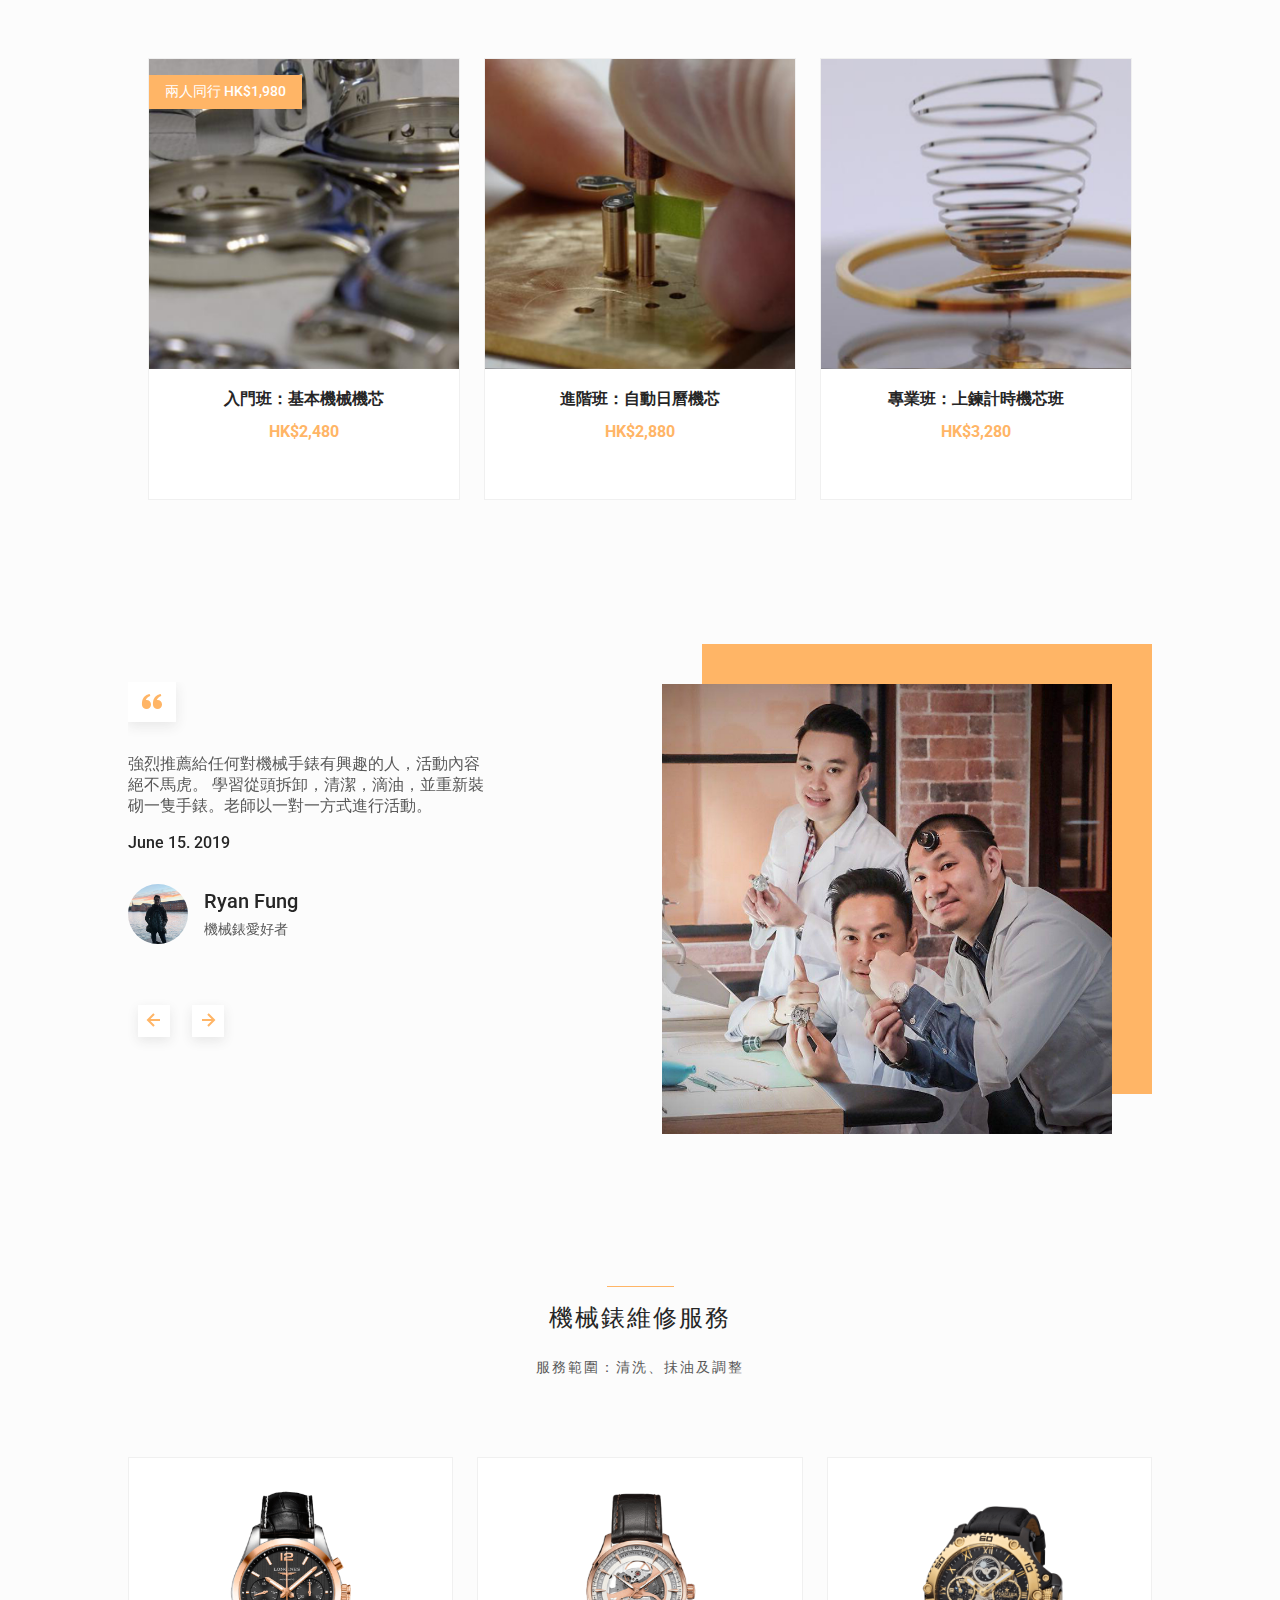
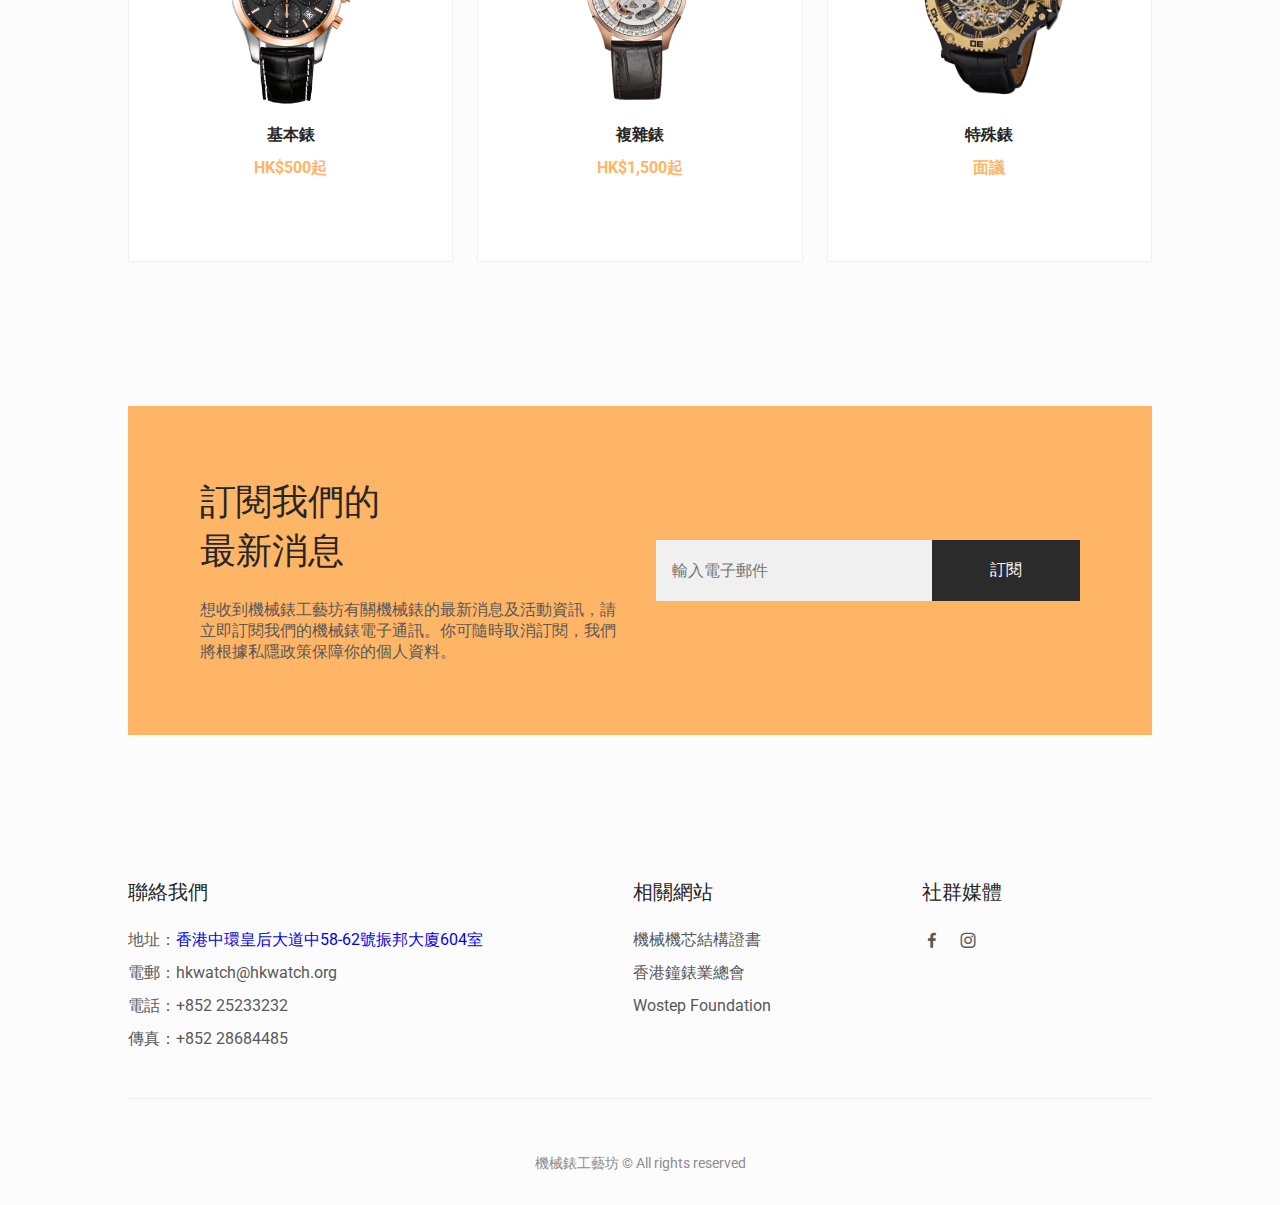
==== commit a0e73a09: "update faq page and map link" ====
--- a/index.html
+++ b/index.html
@@ -322,7 +322,7 @@
       <div class="footer__content">
         <h3 class="footer__title">聯絡我們</h3>
         <ul class="footer__list">
-          <li>地址：香港中環皇后大道中58-62號振邦大廈604室</li>
+          <li>地址：<a href="https://goo.gl/maps/hYBFYt6ei5ECQEj57" target="_blank">香港中環皇后大道中58-62號振邦大廈604室</a></li>
           <li>電郵：<a href="mailto: hkwatch@hkwatch.org" class="footer__link">hkwatch@hkwatch.org</a></li>
           <li>電話：<a href="tel: +85225233232" class="footer__link">+852 25233232</a></li>
           <li>傳真：<a href="tel: +85228684485" class="footer__link">+852 28684485</a></li>
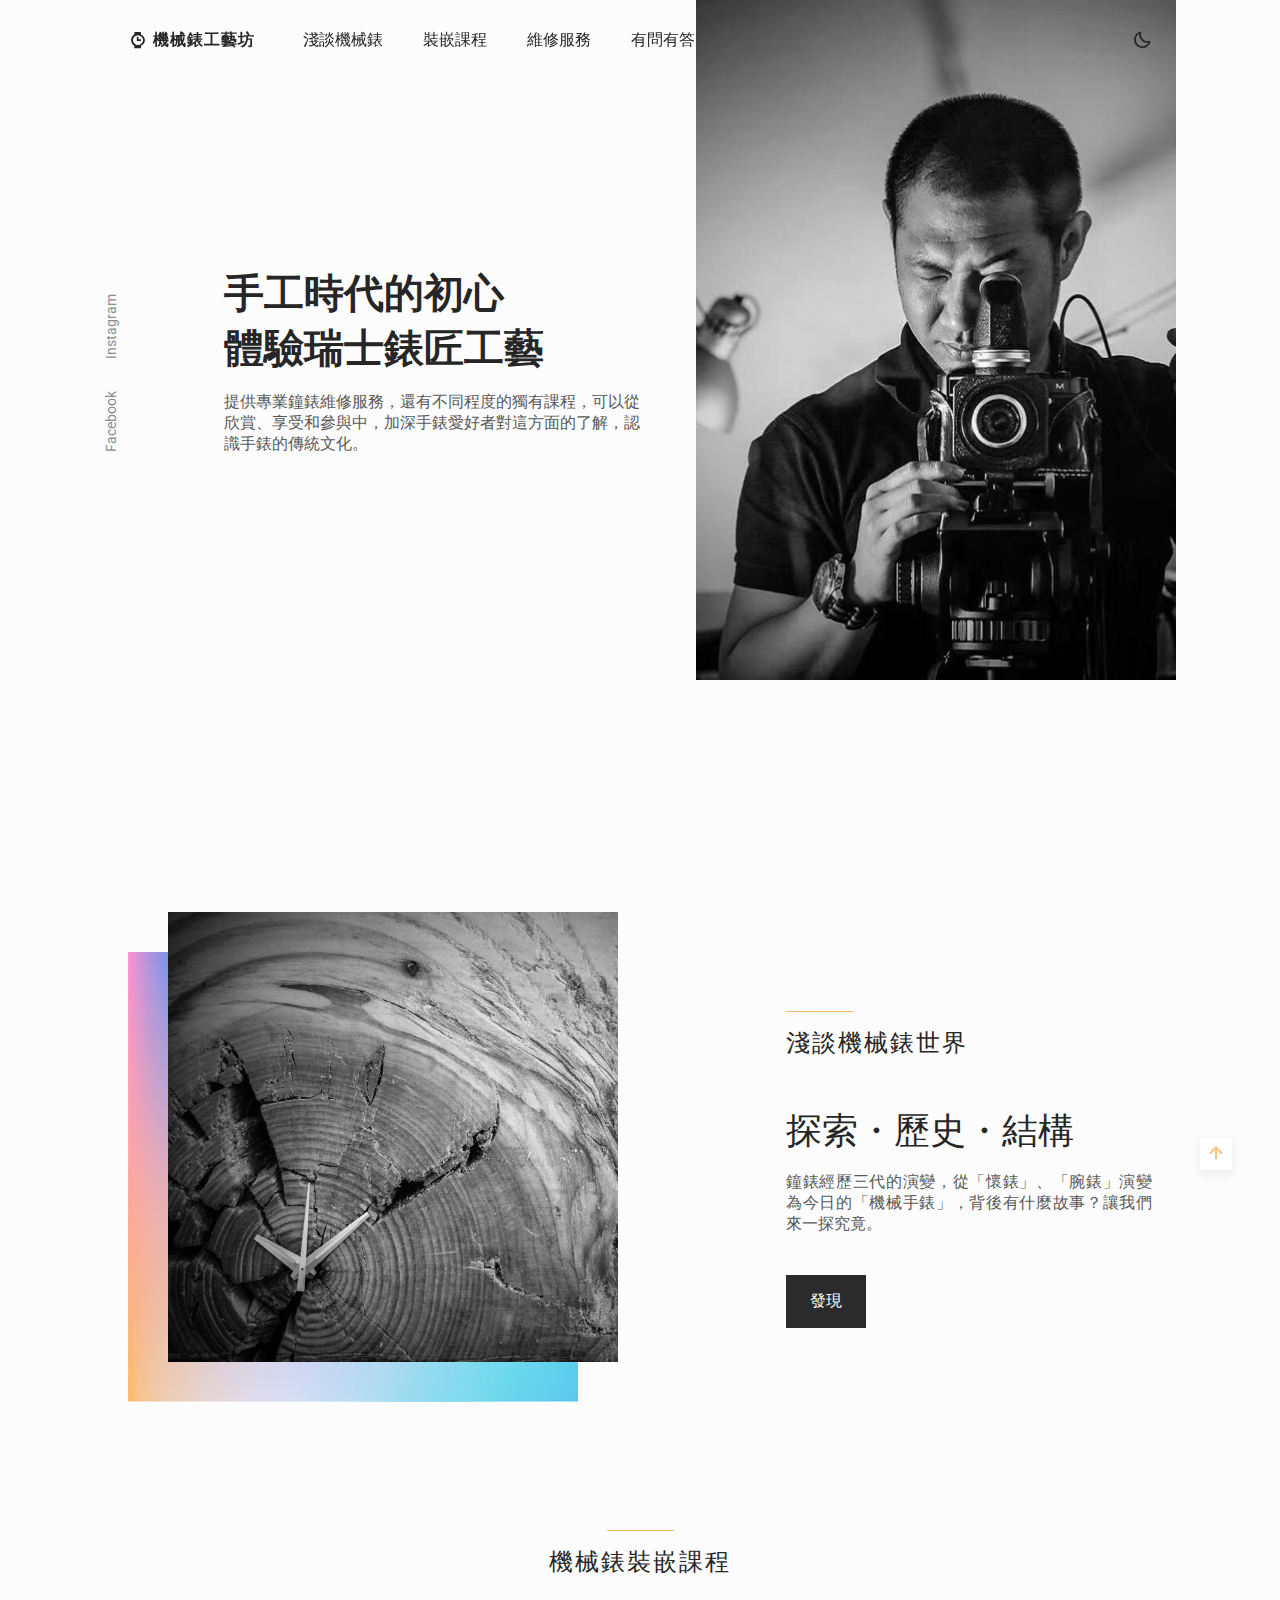
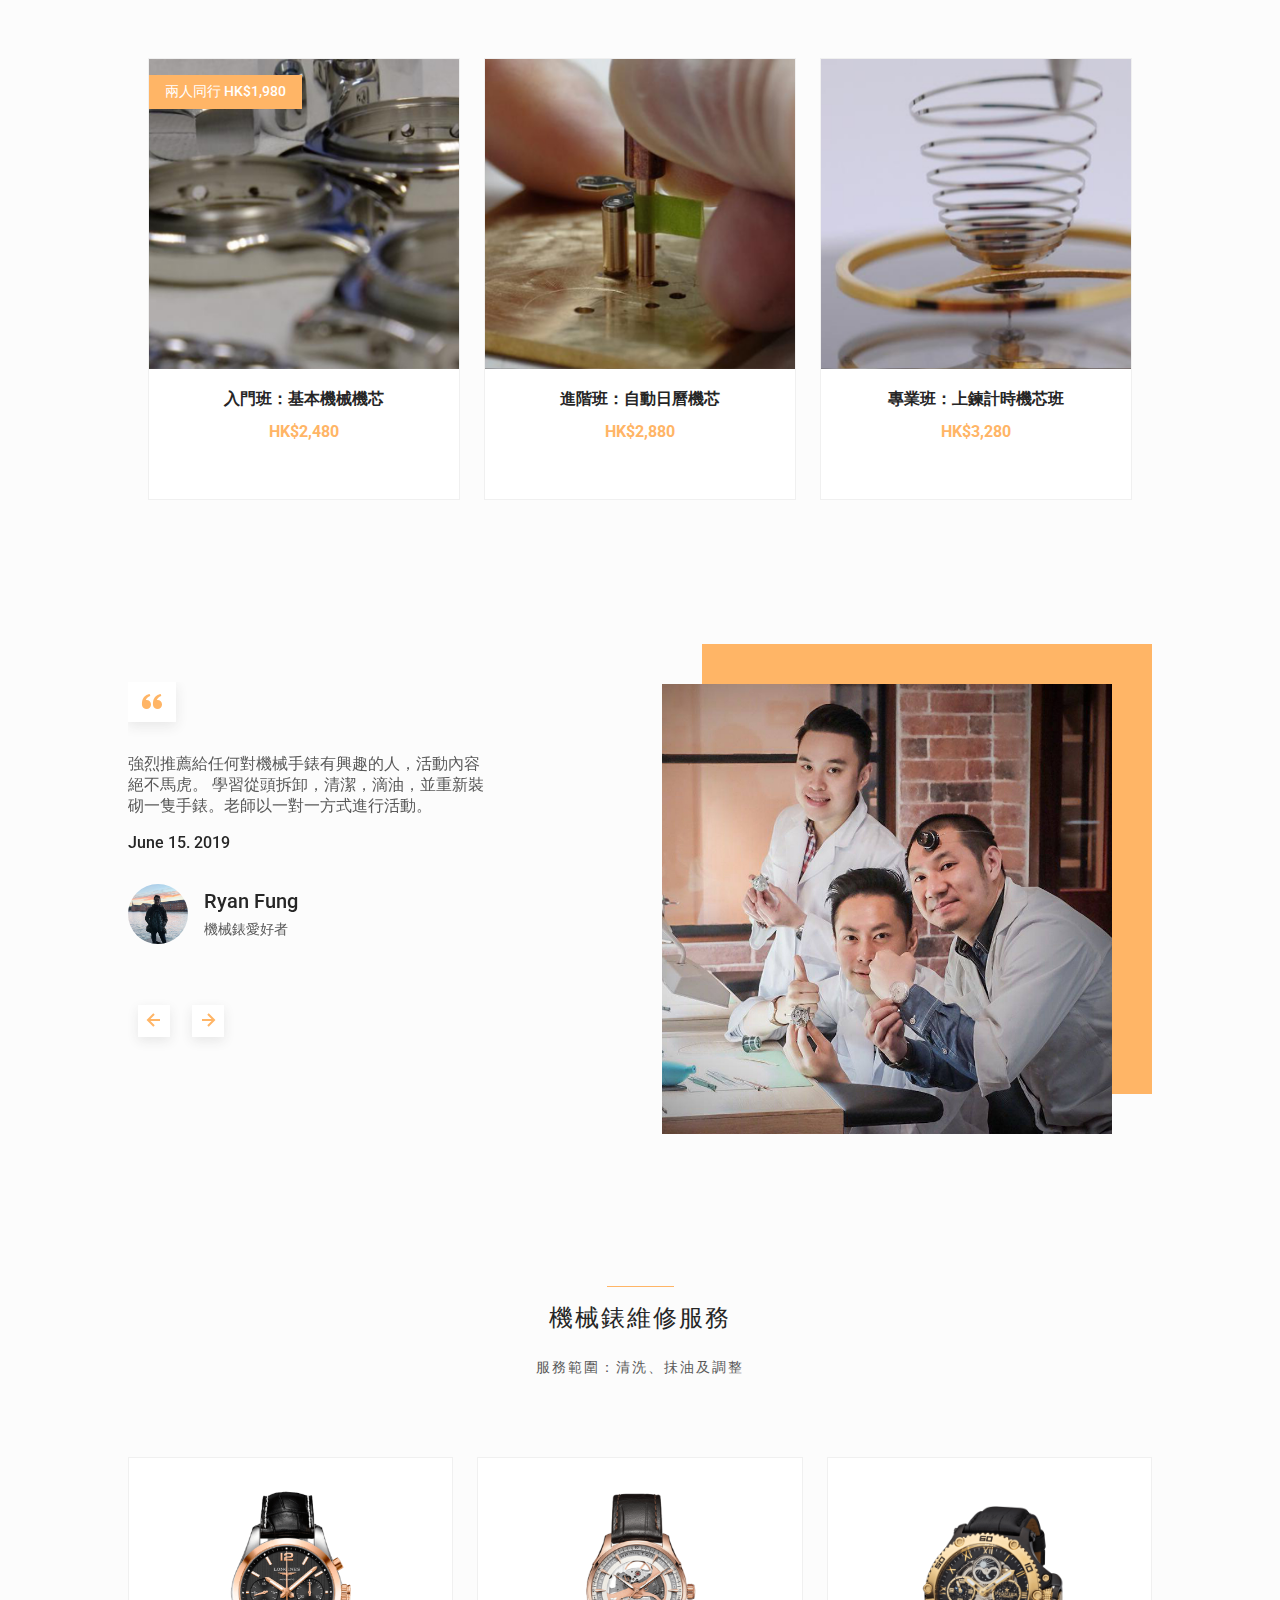
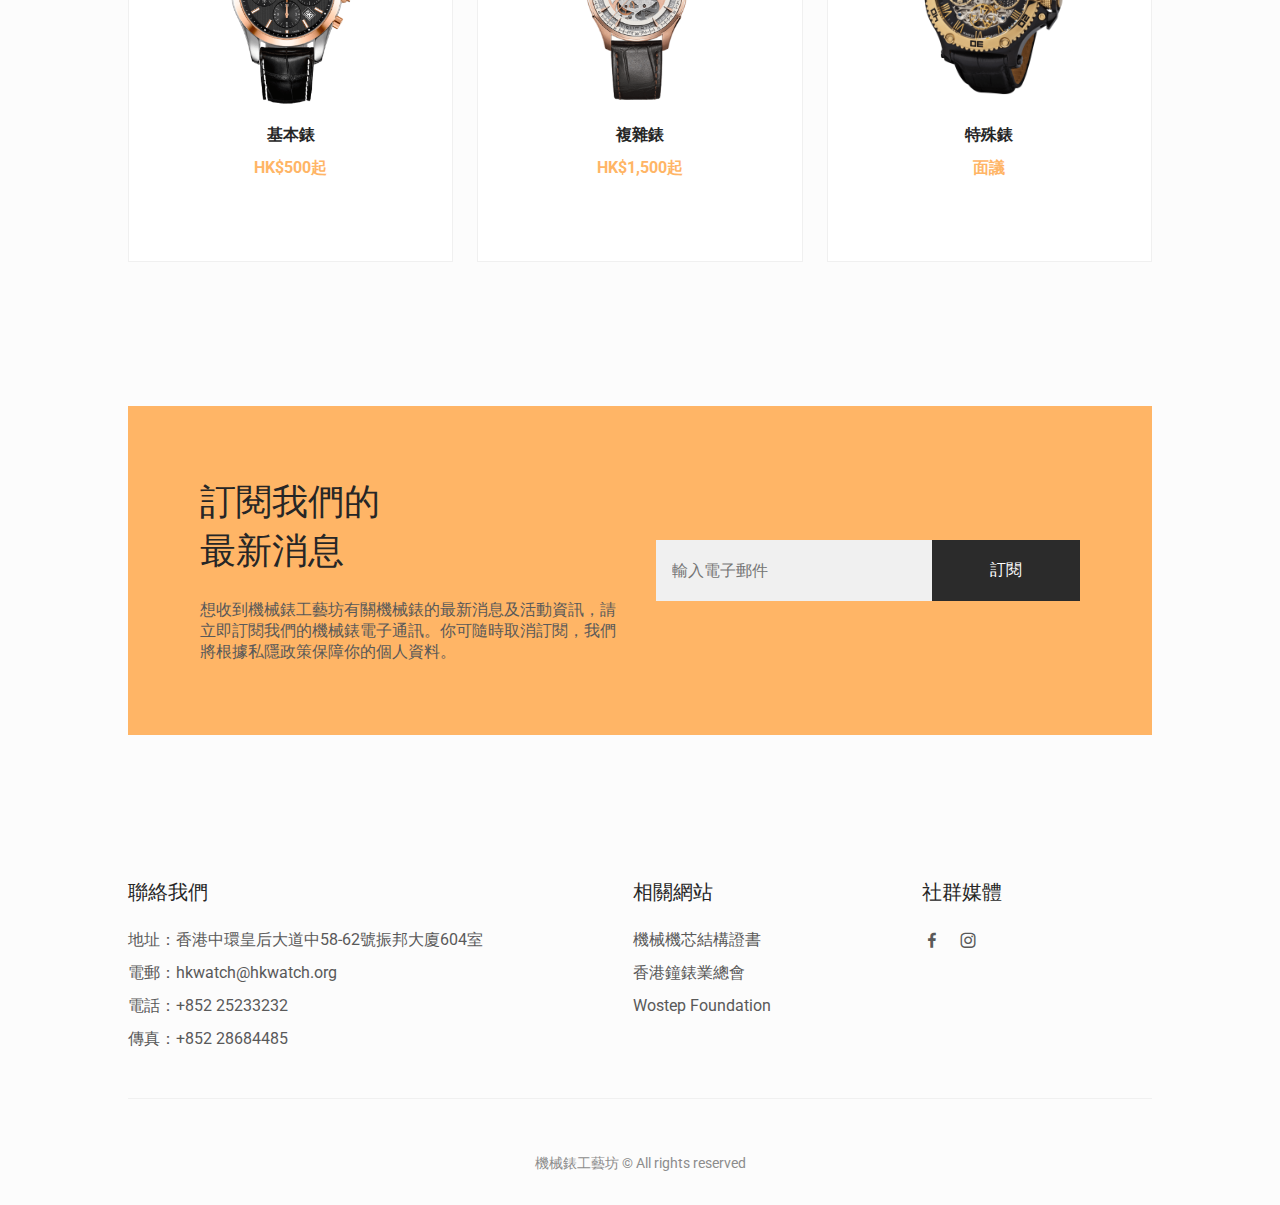
==== commit c35e5dfc: "update map link" ====
--- a/index.html
+++ b/index.html
@@ -322,7 +322,7 @@
       <div class="footer__content">
         <h3 class="footer__title">聯絡我們</h3>
         <ul class="footer__list">
-          <li>地址：<a href="https://goo.gl/maps/hYBFYt6ei5ECQEj57" target="_blank">香港中環皇后大道中58-62號振邦大廈604室</a></li>
+          <li>地址：<a href="https://goo.gl/maps/hYBFYt6ei5ECQEj57" target="_blank" class="footer__link">香港中環皇后大道中58-62號振邦大廈604室</a></li>
           <li>電郵：<a href="mailto: hkwatch@hkwatch.org" class="footer__link">hkwatch@hkwatch.org</a></li>
           <li>電話：<a href="tel: +85225233232" class="footer__link">+852 25233232</a></li>
           <li>傳真：<a href="tel: +85228684485" class="footer__link">+852 28684485</a></li>
